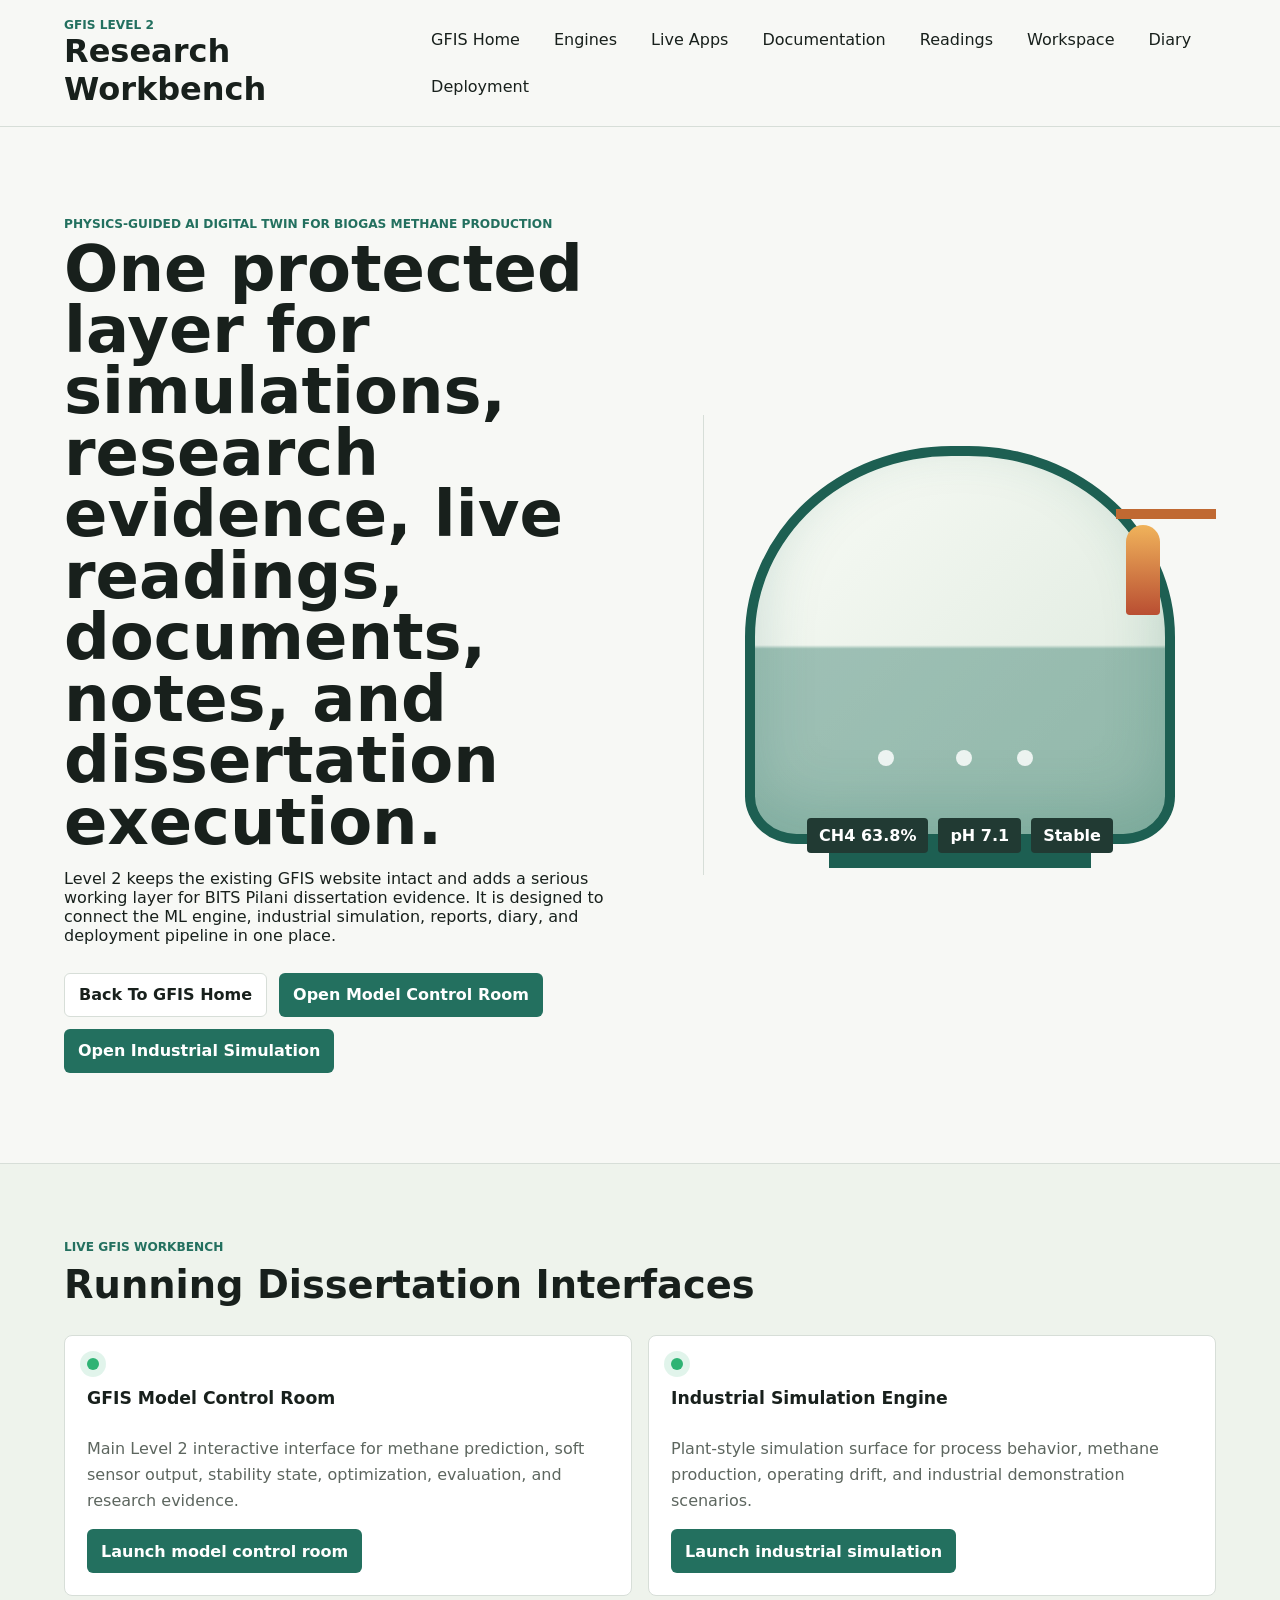
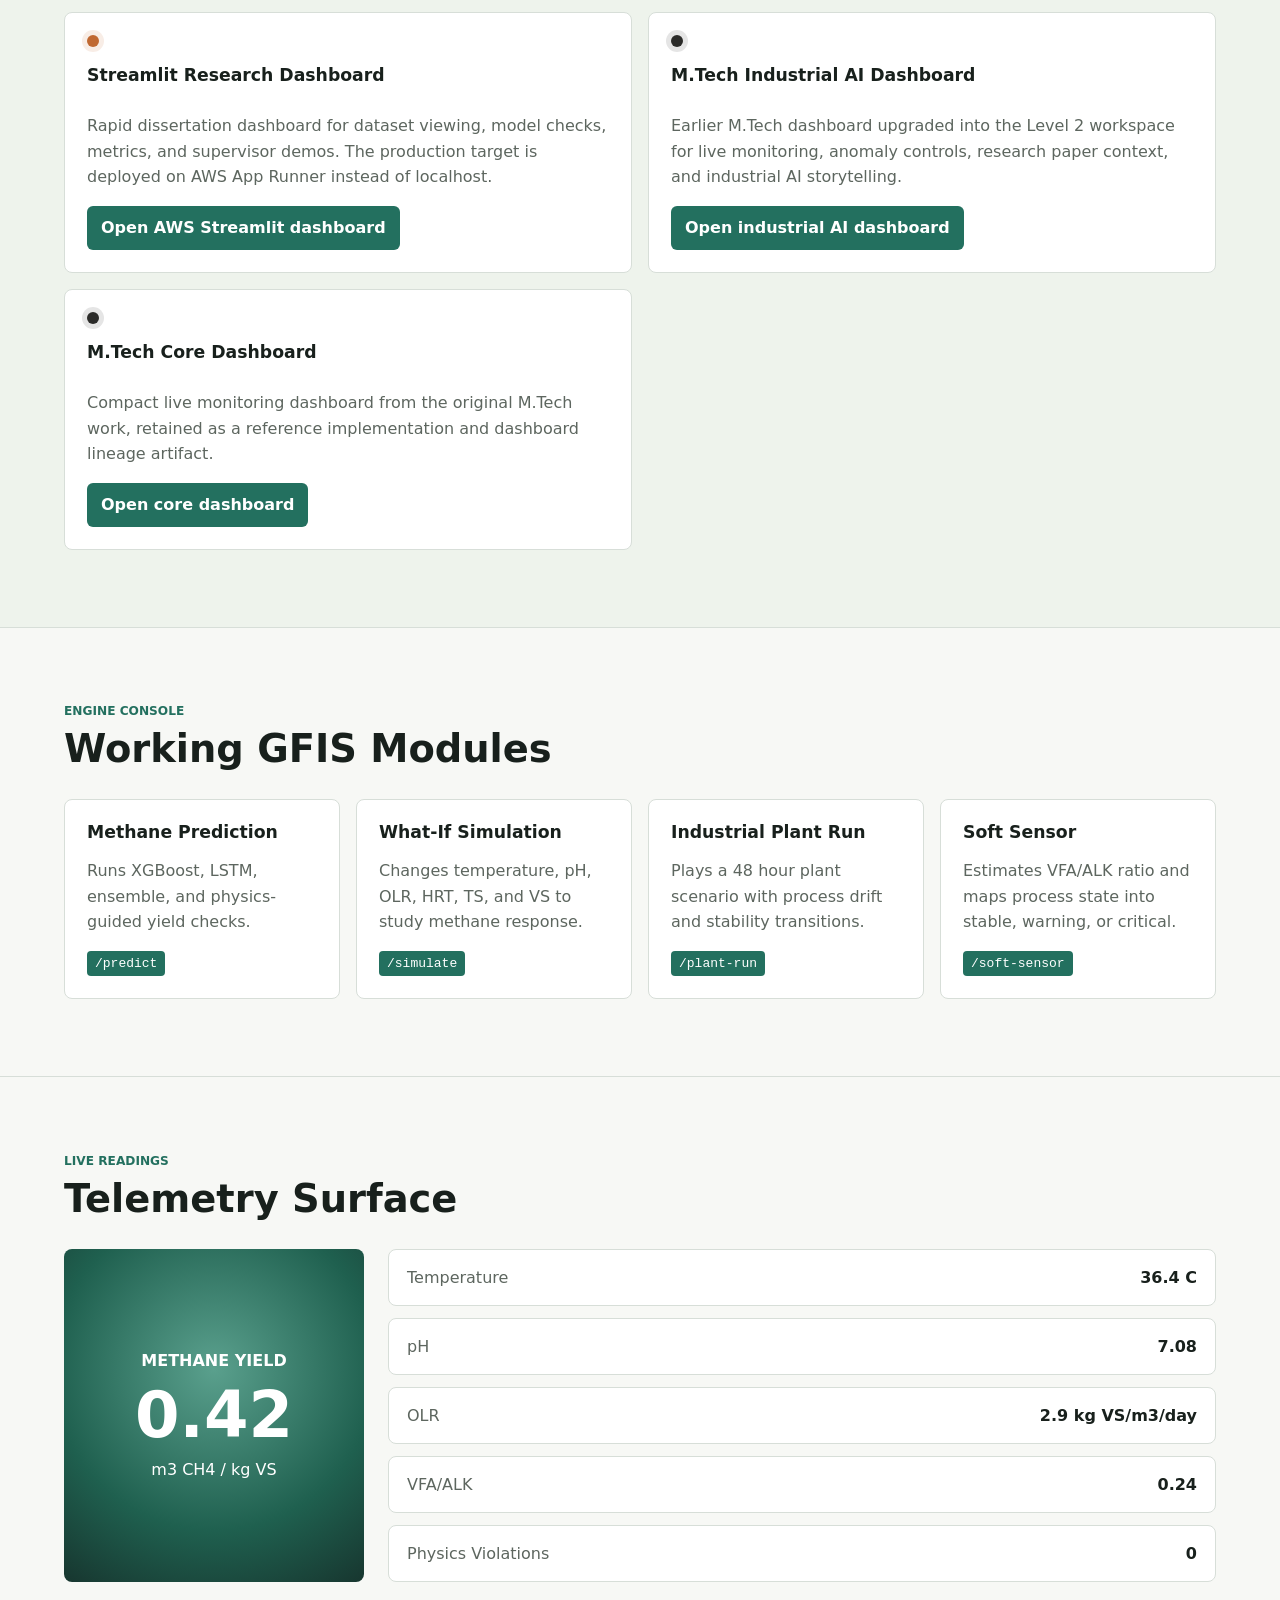
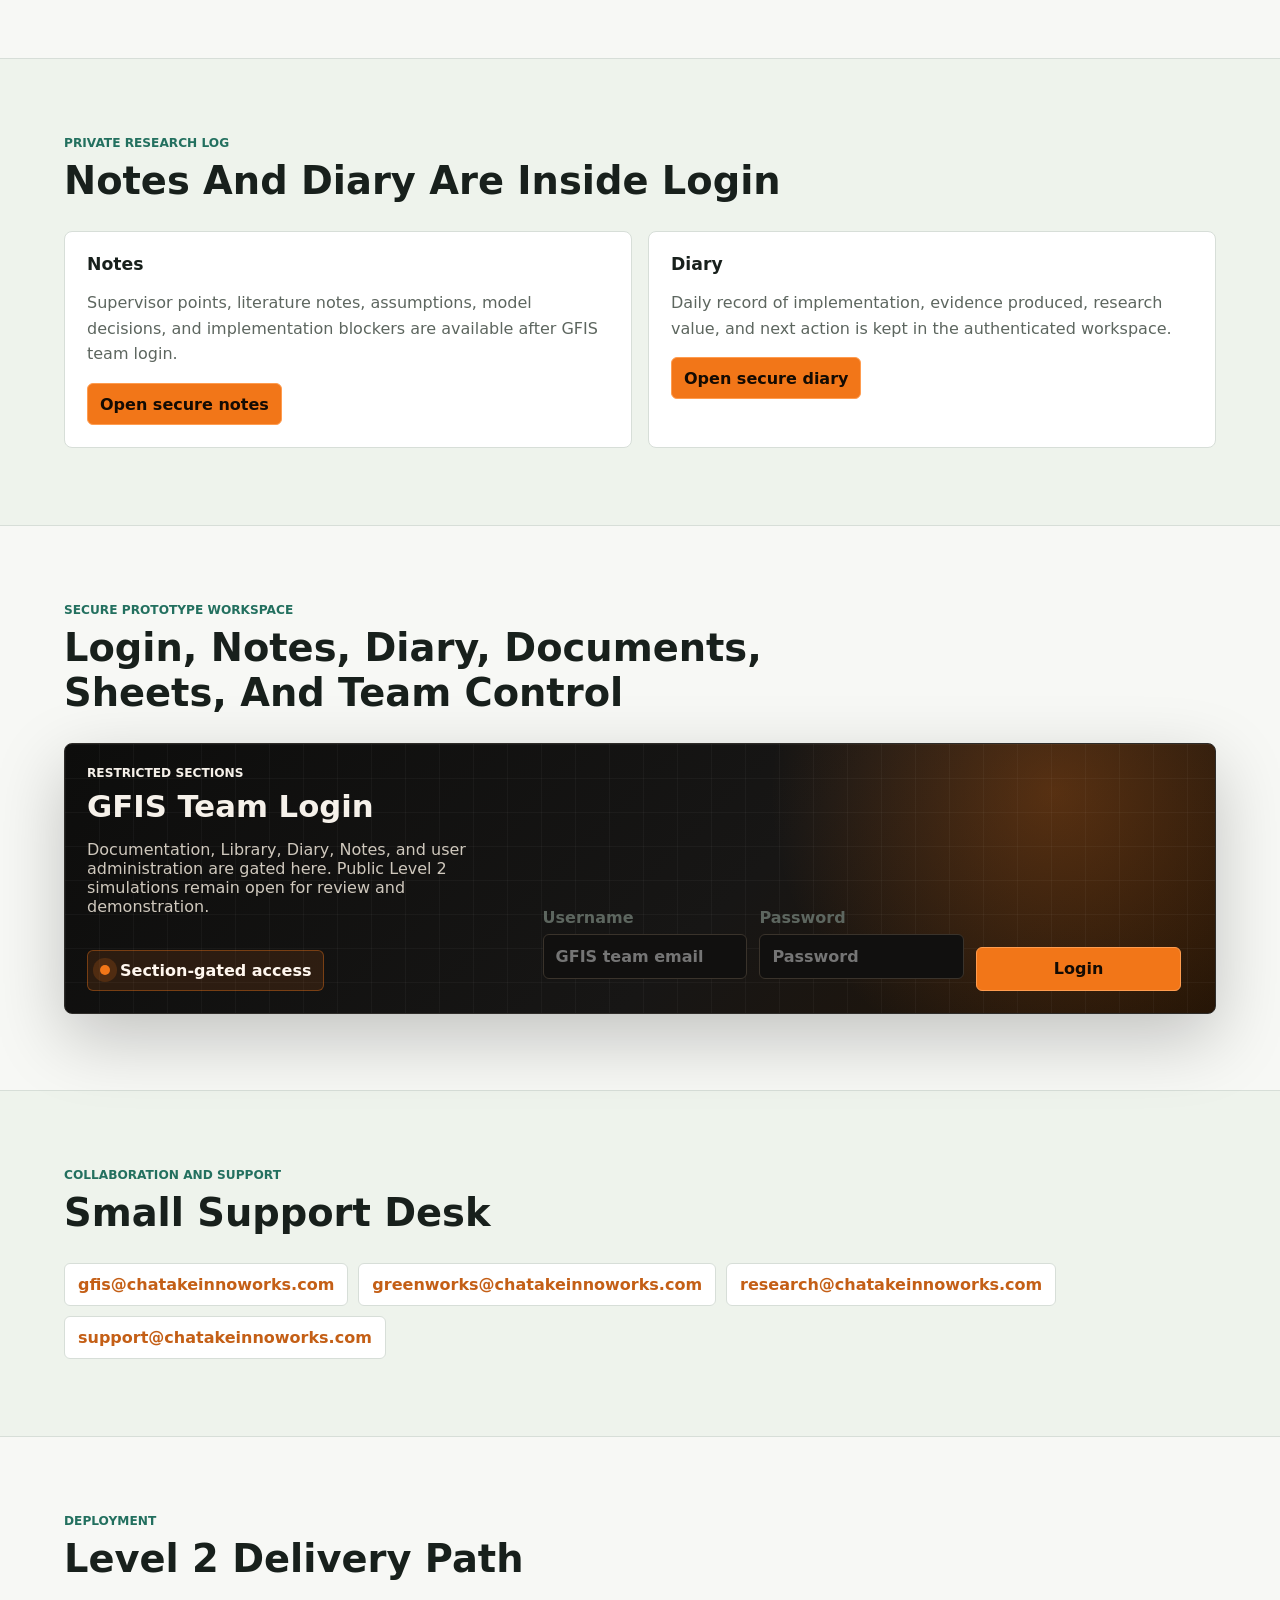
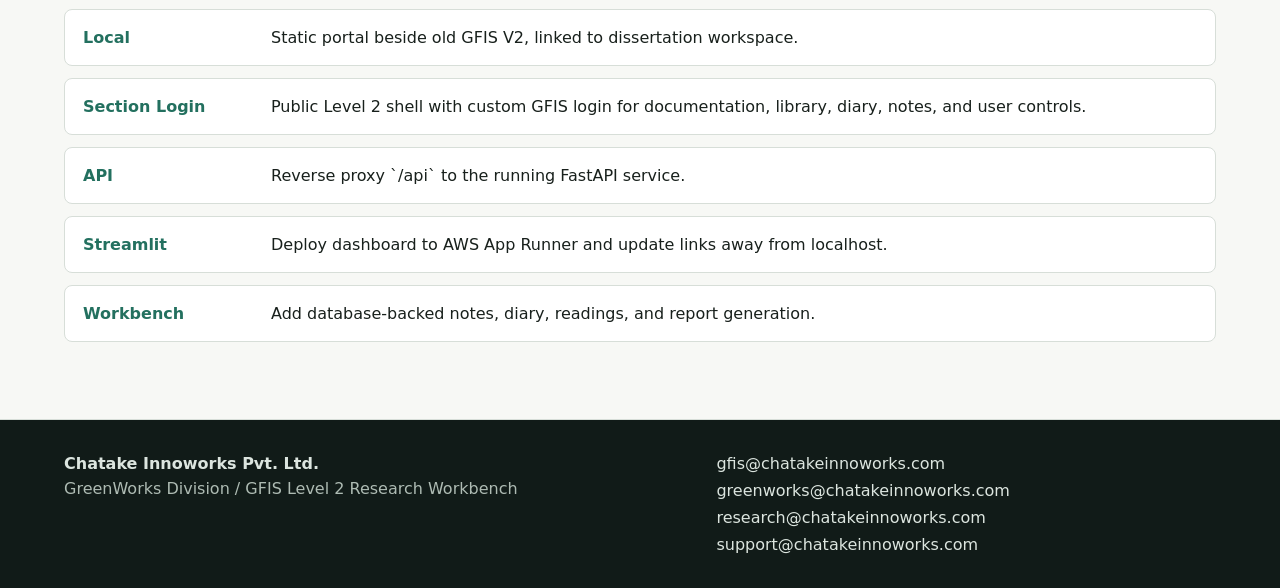
==== level-2/index.html @ 1711762e "Restore unified GFIS portal on GitHub Pages" ====
<!doctype html>
<html lang="en">
<head>
  <meta charset="utf-8">
  <meta name="viewport" content="width=device-width, initial-scale=1">
  <title>GFIS Level 2 | Research Workbench</title>
  <link rel="stylesheet" href="assets/level2.css">

  <link rel="icon" href="/assets/favicon.svg" type="image/svg+xml">
  <link rel="apple-touch-icon" href="/assets/favicon.svg">
  <meta name="theme-color" content="#10100f">
  <meta property="og:type" content="website">
  <meta property="og:site_name" content="GFIS by Chatake Innoworks">
  <meta property="og:title" content="GFIS Level 2 | Research Workbench">
  <meta property="og:description" content="GFIS Level 2 research workbench for methane prediction, industrial simulation, dissertation documents, diary, and deployment evidence.">
  <meta property="og:url" content="https://gfis.chatakeinnoworks.com/level-2/">
  <meta property="og:image" content="https://gfis.chatakeinnoworks.com/assets/gfis-dipex.jpeg">
  <meta name="twitter:card" content="summary_large_image">
  <meta name="twitter:title" content="GFIS Level 2 | Research Workbench">
  <meta name="twitter:description" content="Physics-guided AI digital twin for biogas methane prediction, industrial simulation, and dissertation-grade research execution.">
  <meta name="twitter:image" content="https://gfis.chatakeinnoworks.com/assets/gfis-dipex.jpeg">
</head>
<body>
  <header class="topbar">
    <div>
      <p class="eyebrow">GFIS Level 2</p>
      <h1>Research Workbench</h1>
    </div>
    <nav aria-label="Primary">
      <a href="../">GFIS Home</a>
      <a href="#engines">Engines</a>
      <a href="#live-apps">Live Apps</a>
      <a href="#workspace" data-protected-link>Documentation</a>
      <a href="#readings">Readings</a>
      <a href="#workspace" data-protected-link>Workspace</a>
      <a href="#workspace" data-protected-link>Diary</a>
      <a href="#deployment">Deployment</a>
    </nav>
  </header>

  <main>
    <section class="hero">
      <div class="hero-copy">
        <p class="eyebrow">Physics-Guided AI Digital Twin for Biogas Methane Production</p>
        <h2>One protected layer for simulations, research evidence, live readings, documents, notes, and dissertation execution.</h2>
        <p>
          Level 2 keeps the existing GFIS website intact and adds a serious working layer for BITS Pilani dissertation evidence.
          It is designed to connect the ML engine, industrial simulation, reports, diary, and deployment pipeline in one place.
        </p>
        <div class="hero-actions">
          <a href="../">Back To GFIS Home</a>
          <a href="apps/model-control-room/" target="_blank" rel="noopener">Open Model Control Room</a>
          <a href="apps/model-control-room/industrial_simulation.html" target="_blank" rel="noopener">Open Industrial Simulation</a>
        </div>
      </div>
      <div class="plant-panel" aria-label="Biogas plant process animation">
        <div class="digester">
          <span class="bubble bubble-a"></span>
          <span class="bubble bubble-b"></span>
          <span class="bubble bubble-c"></span>
          <div class="gas-line"></div>
        </div>
        <div class="flare"></div>
        <div class="metric-strip">
          <span>CH4 63.8%</span>
          <span>pH 7.1</span>
          <span>Stable</span>
        </div>
      </div>
    </section>

    <section id="live-apps" class="band subtle">
      <div class="section-head">
        <p class="eyebrow">Live GFIS Workbench</p>
        <h2>Running Dissertation Interfaces</h2>
      </div>
      <div class="live-grid">
        <article class="launch-panel">
          <span class="status-dot"></span>
          <h3>GFIS Model Control Room</h3>
          <p>Main Level 2 interactive interface for methane prediction, soft sensor output, stability state, optimization, evaluation, and research evidence.</p>
          <a href="apps/model-control-room/" target="_blank" rel="noopener">Launch model control room</a>
        </article>
        <article class="launch-panel">
          <span class="status-dot"></span>
          <h3>Industrial Simulation Engine</h3>
          <p>Plant-style simulation surface for process behavior, methane production, operating drift, and industrial demonstration scenarios.</p>
          <a href="apps/model-control-room/industrial_simulation.html" target="_blank" rel="noopener">Launch industrial simulation</a>
        </article>
        <article class="launch-panel">
          <span class="status-dot muted"></span>
          <h3>Streamlit Research Dashboard</h3>
          <p>Rapid dissertation dashboard for dataset viewing, model checks, metrics, and supervisor demos. The production target is deployed on AWS App Runner instead of localhost.</p>
          <a class="streamlit-link" href="https://gfis-streamlit.chatakeinnoworks.com/" target="_blank" rel="noopener">Open AWS Streamlit dashboard</a>
        </article>
        <article class="launch-panel">
          <span class="status-dot neutral"></span>
          <h3>M.Tech Industrial AI Dashboard</h3>
          <p>Earlier M.Tech dashboard upgraded into the Level 2 workspace for live monitoring, anomaly controls, research paper context, and industrial AI storytelling.</p>
          <a href="apps/mtech-dashboards/GFIS_AI_Dashboard.html" target="_blank" rel="noopener">Open industrial AI dashboard</a>
        </article>
        <article class="launch-panel">
          <span class="status-dot neutral"></span>
          <h3>M.Tech Core Dashboard</h3>
          <p>Compact live monitoring dashboard from the original M.Tech work, retained as a reference implementation and dashboard lineage artifact.</p>
          <a href="apps/mtech-dashboards/GFIS_Dashboard.html" target="_blank" rel="noopener">Open core dashboard</a>
        </article>
      </div>
    </section>

    <section id="engines" class="band">
      <div class="section-head">
        <p class="eyebrow">Engine Console</p>
        <h2>Working GFIS Modules</h2>
      </div>
      <div class="grid cards">
        <article>
          <h3>Methane Prediction</h3>
          <p>Runs XGBoost, LSTM, ensemble, and physics-guided yield checks.</p>
          <code>/predict</code>
        </article>
        <article>
          <h3>What-If Simulation</h3>
          <p>Changes temperature, pH, OLR, HRT, TS, and VS to study methane response.</p>
          <code>/simulate</code>
        </article>
        <article>
          <h3>Industrial Plant Run</h3>
          <p>Plays a 48 hour plant scenario with process drift and stability transitions.</p>
          <code>/plant-run</code>
        </article>
        <article>
          <h3>Soft Sensor</h3>
          <p>Estimates VFA/ALK ratio and maps process state into stable, warning, or critical.</p>
          <code>/soft-sensor</code>
        </article>
      </div>
    </section>

    <section id="readings" class="band">
      <div class="section-head">
        <p class="eyebrow">Live Readings</p>
        <h2>Telemetry Surface</h2>
      </div>
      <div class="reading-layout">
        <div class="reading-meter">
          <span class="meter-label">Methane Yield</span>
          <strong>0.42</strong>
          <span>m3 CH4 / kg VS</span>
        </div>
        <div class="reading-list">
          <p><span>Temperature</span><strong>36.4 C</strong></p>
          <p><span>pH</span><strong>7.08</strong></p>
          <p><span>OLR</span><strong>2.9 kg VS/m3/day</strong></p>
          <p><span>VFA/ALK</span><strong>0.24</strong></p>
          <p><span>Physics Violations</span><strong>0</strong></p>
        </div>
      </div>
    </section>

    <section id="notes" class="band subtle access-teaser">
      <div class="section-head">
        <p class="eyebrow">Private Research Log</p>
        <h2>Notes And Diary Are Inside Login</h2>
      </div>
      <div class="split">
        <article>
          <h3>Notes</h3>
          <p>Supervisor points, literature notes, assumptions, model decisions, and implementation blockers are available after GFIS team login.</p>
          <a href="#workspace" data-protected-link>Open secure notes</a>
        </article>
        <article>
          <h3>Diary</h3>
          <p>Daily record of implementation, evidence produced, research value, and next action is kept in the authenticated workspace.</p>
          <a href="#workspace" data-protected-link>Open secure diary</a>
        </article>
      </div>
    </section>

    <section id="workspace" class="band">
      <div class="section-head">
        <p class="eyebrow">Secure Prototype Workspace</p>
        <h2>Login, Notes, Diary, Documents, Sheets, And Team Control</h2>
      </div>

      <div id="loginPanel" class="workspace-card login-card professional-login">
        <div class="login-brand">
          <p class="eyebrow">Restricted Sections</p>
          <h3>GFIS Team Login</h3>
          <p>Documentation, Library, Diary, Notes, and user administration are gated here. Public Level 2 simulations remain open for review and demonstration.</p>
          <div class="login-signal">
            <span></span>
            <strong>Section-gated access</strong>
          </div>
        </div>
        <form id="loginForm" class="form-grid">
          <label>
            Username
            <input id="loginUser" type="email" autocomplete="username" placeholder="GFIS team email">
          </label>
          <label>
            Password
            <input id="loginPass" type="password" autocomplete="current-password" placeholder="Password">
          </label>
          <button type="submit">Login</button>
          <p id="loginMessage" class="form-message"></p>
        </form>
      </div>

      <div id="workbenchPanel" class="hidden">
        <div class="workspace-card profile-row">
          <div>
            <p class="eyebrow">Profile</p>
            <h3 id="profileName">GFIS User</h3>
            <p id="profileRole">Role</p>
          </div>
          <button id="logoutButton" type="button">Logout</button>
        </div>

        <section id="library" class="workspace-card documentation-vault gated-section" data-gated-section="library">
          <div class="section-head compact">
            <div>
              <p class="eyebrow">Secure Documentation Vault</p>
              <h2>Documents, Resources, Journal Paper, Project Outline And Uploads</h2>
            </div>
          </div>
          <div class="quote-inline">
            "A research system is strongest when every claim has a working artifact behind it."
          </div>
          <div class="upload-panel">
            <label>
              Upload document to this browser
              <input id="docUpload" type="file" multiple accept=".pdf,.doc,.docx,.xlsx,.xls,.csv,.txt,.md,.zip">
            </label>
            <div class="button-row">
              <button id="clearUploadedDocs" type="button">Clear Uploaded Files</button>
            </div>
          </div>
          <div class="document-layout">
            <aside>
              <h3>Portal Folders</h3>
              <div class="doc-list" id="docList"></div>
              <h3>Uploaded Here</h3>
              <div class="doc-list uploaded-list" id="uploadedDocList"></div>
            </aside>
            <div class="document-frame">
              <iframe id="docFrame" title="GFIS document preview" src="library/project-outline/GFIS_Consolidated_Abstract_Project_Layout_Final.pdf"></iframe>
            </div>
          </div>
          <div class="table-wrap vault-table">
            <table>
              <thead>
                <tr>
                  <th>Folder</th>
                  <th>Document</th>
                  <th>Type</th>
                  <th>Status</th>
                </tr>
              </thead>
              <tbody id="libraryRows">
                <tr><td colspan="4">Login complete. Loading secure manifest...</td></tr>
              </tbody>
            </table>
          </div>
        </section>

        <div class="workspace-grid">
          <section class="workspace-card">
            <h3>Notes</h3>
            <label>Title <input id="noteTitle" type="text" placeholder="Supervisor meeting / model decision"></label>
            <label>Note <textarea id="noteBody" rows="8" placeholder="Write GFIS research notes here..."></textarea></label>
            <div class="button-row">
              <button id="saveNote" type="button">Save Note</button>
              <button id="exportNotes" type="button">Export Notes</button>
            </div>
            <div id="notesList" class="record-list"></div>
          </section>

          <section class="workspace-card">
            <h3>Diary</h3>
            <label>Date <input id="diaryDate" type="date"></label>
            <label>Entry <textarea id="diaryBody" rows="8" placeholder="Work completed, evidence, blocker, next action..."></textarea></label>
            <div class="button-row">
              <button id="saveDiary" type="button">Save Diary</button>
              <button id="exportDiary" type="button">Export Diary</button>
            </div>
            <div id="diaryList" class="record-list"></div>
          </section>

          <section class="workspace-card">
            <h3>Word-Style Draft</h3>
            <label>Document Title <input id="docTitle" type="text" placeholder="GFIS research section"></label>
            <label>Content <textarea id="docBody" rows="9" placeholder="Draft report, abstract, meeting note, or explanation..."></textarea></label>
            <div class="button-row">
              <button id="downloadDoc" type="button">Download Word HTML</button>
              <button id="clearDoc" type="button">Clear</button>
            </div>
          </section>

          <section class="workspace-card">
            <h3>Excel-Style Readings</h3>
            <label>CSV Rows <textarea id="sheetBody" rows="9">date,temperature,pH,OLR,HRT,VS,methane_yield,stability
2026-05-06,36.4,7.08,2.9,24,72,0.42,Stable</textarea></label>
            <div class="button-row">
              <button id="downloadCsv" type="button">Download CSV</button>
              <button id="addSampleRow" type="button">Add Sample Row</button>
            </div>
          </section>
        </div>

        <section id="adminPanel" class="workspace-card hidden">
          <div class="section-head compact">
            <p class="eyebrow">Admin</p>
            <h2>GFIS Team Users And Credentials</h2>
          </div>
          <form id="createUserForm" class="form-grid user-form">
            <label>Email <input id="newUserEmail" type="email" placeholder="member@chatakeinnoworks.com"></label>
            <label>Password <input id="newUserPassword" type="text" placeholder="Temporary password"></label>
            <label>Role
              <select id="newUserRole">
                <option value="user">user</option>
                <option value="admin">admin</option>
              </select>
            </label>
            <button type="submit">Create User</button>
          </form>
          <div id="userList" class="record-list"></div>
        </section>
      </div>
    </section>

    <section class="band subtle">
      <div class="section-head">
        <p class="eyebrow">Collaboration And Support</p>
        <h2>Small Support Desk</h2>
      </div>
      <div class="support-strip">
        <a href="mailto:gfis@chatakeinnoworks.com">gfis@chatakeinnoworks.com</a>
        <a href="mailto:greenworks@chatakeinnoworks.com">greenworks@chatakeinnoworks.com</a>
        <a href="mailto:research@chatakeinnoworks.com">research@chatakeinnoworks.com</a>
        <a href="mailto:support@chatakeinnoworks.com">support@chatakeinnoworks.com</a>
      </div>
    </section>

    <section id="deployment" class="band">
      <div class="section-head">
        <p class="eyebrow">Deployment</p>
        <h2>Level 2 Delivery Path</h2>
      </div>
      <ol class="timeline">
        <li><span>Local</span>Static portal beside old GFIS V2, linked to dissertation workspace.</li>
        <li><span>Section Login</span>Public Level 2 shell with custom GFIS login for documentation, library, diary, notes, and user controls.</li>
        <li><span>API</span>Reverse proxy `/api` to the running FastAPI service.</li>
        <li><span>Streamlit</span>Deploy dashboard to AWS App Runner and update links away from localhost.</li>
        <li><span>Workbench</span>Add database-backed notes, diary, readings, and report generation.</li>
      </ol>
    </section>
  </main>

  <footer class="corporate-footer">
    <div>
      <strong>Chatake Innoworks Pvt. Ltd.</strong>
      <span>GreenWorks Division / GFIS Level 2 Research Workbench</span>
    </div>
    <div class="footer-links">
      <a href="mailto:gfis@chatakeinnoworks.com">gfis@chatakeinnoworks.com</a>
      <a href="mailto:greenworks@chatakeinnoworks.com">greenworks@chatakeinnoworks.com</a>
      <a href="mailto:research@chatakeinnoworks.com">research@chatakeinnoworks.com</a>
      <a href="mailto:support@chatakeinnoworks.com">support@chatakeinnoworks.com</a>
    </div>
  </footer>

  <script src="assets/runtime-config.js"></script>
  <script src="assets/level2.js"></script>
</body>
</html>
---- level-2/assets/level2.css ----
:root {
  color-scheme: light;
  --ink: #18201c;
  --muted: #5d665f;
  --line: #d7ded8;
  --paper: #f7f8f5;
  --panel: #ffffff;
  --field: #e8f0e7;
  --accent: #23705f;
  --accent-2: #c06932;
  --accent-3: #c45f16;
  --danger: #a13d36;
  --mono: #10100f;
  --orange: #f27618;
  --orange-dark: #9f3d08;
}

* {
  box-sizing: border-box;
}

html {
  scroll-behavior: smooth;
}

body {
  margin: 0;
  font-family: Inter, ui-sans-serif, system-ui, -apple-system, BlinkMacSystemFont, "Segoe UI", sans-serif;
  color: var(--ink);
  background: var(--paper);
}

a {
  color: var(--accent-3);
  text-decoration: none;
}

.topbar {
  position: sticky;
  top: 0;
  z-index: 10;
  display: flex;
  align-items: center;
  justify-content: space-between;
  gap: 24px;
  padding: 18px clamp(20px, 5vw, 72px);
  background: rgba(247, 248, 245, 0.94);
  border-bottom: 1px solid var(--line);
  backdrop-filter: blur(14px);
}

.topbar h1,
.topbar p {
  margin: 0;
}

nav {
  display: flex;
  flex-wrap: wrap;
  gap: 8px;
}

nav a {
  min-height: 36px;
  padding: 9px 12px;
  color: var(--ink);
  border: 1px solid transparent;
}

nav a:hover {
  border-color: var(--line);
  background: var(--panel);
}

.hidden {
  display: none !important;
}

.eyebrow {
  margin: 0 0 8px;
  color: var(--accent);
  font-size: 0.76rem;
  font-weight: 800;
  letter-spacing: 0;
  text-transform: uppercase;
}

.hero {
  min-height: 78vh;
  display: grid;
  grid-template-columns: minmax(0, 1.05fr) minmax(320px, 0.95fr);
  align-items: center;
  gap: clamp(28px, 6vw, 72px);
  padding: clamp(44px, 7vw, 92px) clamp(20px, 5vw, 72px);
  border-bottom: 1px solid var(--line);
}

.hero-copy h2 {
  max-width: 880px;
  margin: 0;
  font-size: clamp(2.4rem, 5vw, 5.7rem);
  line-height: 0.96;
  letter-spacing: 0;
}

.hero-copy p:last-child {
  max-width: 720px;
  margin: 24px 0 0;
  color: var(--muted);
  font-size: clamp(1rem, 1.45vw, 1.25rem);
  line-height: 1.7;
}

.hero-actions {
  display: flex;
  flex-wrap: wrap;
  gap: 12px;
  margin-top: 28px;
}

.hero-actions a,
.launch-panel a {
  display: inline-flex;
  align-items: center;
  justify-content: center;
  min-height: 44px;
  padding: 11px 14px;
  color: #fff;
  background: var(--accent);
  border-radius: 6px;
  font-weight: 800;
}

.hero-actions a:first-child {
  color: var(--ink);
  background: var(--panel);
  border: 1px solid var(--line);
}

.plant-panel {
  position: relative;
  min-height: 460px;
  display: grid;
  place-items: center;
  overflow: hidden;
  border-left: 1px solid var(--line);
}

.digester {
  position: relative;
  width: min(58vw, 430px);
  aspect-ratio: 1.08;
  border: 10px solid #1d5f52;
  border-radius: 48% 48% 12% 12%;
  background:
    linear-gradient(to top, rgba(35, 112, 95, 0.4) 0 49%, transparent 50%),
    linear-gradient(135deg, #f9fbf6, #dbe8dc);
  box-shadow: inset 0 -24px 60px rgba(35, 112, 95, 0.22);
}

.digester::before {
  content: "";
  position: absolute;
  left: 18%;
  right: 18%;
  bottom: -34px;
  height: 34px;
  background: #1d5f52;
}

.gas-line {
  position: absolute;
  top: 14%;
  right: -30%;
  width: 42%;
  height: 10px;
  background: var(--accent-2);
}

.flare {
  position: absolute;
  right: 11%;
  top: 24%;
  width: 34px;
  height: 90px;
  border-radius: 18px 18px 4px 4px;
  background: linear-gradient(#f0b35b, #b94e32);
  animation: pulse 1.8s ease-in-out infinite;
}

.bubble {
  position: absolute;
  bottom: 18%;
  width: 16px;
  height: 16px;
  border-radius: 50%;
  background: rgba(255, 255, 255, 0.82);
  animation: float 4s ease-in-out infinite;
}

.bubble-a {
  left: 30%;
}

.bubble-b {
  left: 49%;
  animation-delay: 0.8s;
}

.bubble-c {
  left: 64%;
  animation-delay: 1.4s;
}

.metric-strip {
  position: absolute;
  left: 7%;
  right: 7%;
  bottom: 22px;
  display: flex;
  justify-content: center;
  flex-wrap: wrap;
  gap: 10px;
}

.metric-strip span {
  padding: 8px 12px;
  color: #fff;
  background: #213a33;
  border-radius: 4px;
  font-weight: 700;
}

.band {
  padding: clamp(46px, 6vw, 82px) clamp(20px, 5vw, 72px);
  border-bottom: 1px solid var(--line);
}

.subtle {
  background: #eef3ec;
}

.section-head {
  max-width: 860px;
  margin-bottom: 28px;
}

.section-head h2 {
  margin: 0;
  font-size: clamp(1.8rem, 3vw, 3rem);
  letter-spacing: 0;
}

.grid {
  display: grid;
  grid-template-columns: repeat(4, minmax(0, 1fr));
  gap: 16px;
}

.cards article,
.split article,
.launch-panel {
  min-height: 188px;
  padding: 22px;
  background: var(--panel);
  border: 1px solid var(--line);
  border-radius: 8px;
}

.cards h3,
.split h3,
.launch-panel h3 {
  margin: 0 0 12px;
  font-size: 1.08rem;
}

.cards p,
.split p,
.launch-panel p {
  color: var(--muted);
  line-height: 1.6;
}

.live-grid {
  display: grid;
  grid-template-columns: repeat(2, minmax(0, 1fr));
  gap: 16px;
}

.launch-panel {
  position: relative;
  min-height: 260px;
  display: flex;
  flex-direction: column;
  align-items: flex-start;
}

.launch-panel p {
  flex: 1;
}

.status-dot {
  width: 12px;
  height: 12px;
  margin-bottom: 18px;
  background: #2fb374;
  border-radius: 999px;
  box-shadow: 0 0 0 7px rgba(47, 179, 116, 0.14);
}

.status-dot.muted {
  background: var(--accent-2);
  box-shadow: 0 0 0 5px rgba(192, 105, 50, 0.12);
}

.status-dot.neutral {
  background: #2b2b29;
  box-shadow: 0 0 0 5px rgba(43, 43, 41, 0.12);
}

code {
  display: inline-block;
  padding: 5px 8px;
  color: #fff;
  background: var(--accent);
  border-radius: 4px;
}

.table-wrap {
  overflow-x: auto;
  border: 1px solid var(--line);
  background: var(--panel);
}

.quote-inline {
  max-width: 780px;
  margin: -4px 0 22px;
  padding-left: 18px;
  color: var(--accent);
  border-left: 4px solid var(--accent);
  font-weight: 800;
  line-height: 1.55;
}

table {
  width: 100%;
  border-collapse: collapse;
  min-width: 680px;
}

th,
td {
  padding: 16px;
  text-align: left;
  border-bottom: 1px solid var(--line);
}

th {
  color: var(--muted);
  font-size: 0.82rem;
  text-transform: uppercase;
}

.document-viewer {
  display: grid;
  grid-template-columns: 300px minmax(0, 1fr);
  gap: 16px;
  margin-top: 22px;
}

.documentation-vault {
  margin-bottom: 16px;
}

.upload-panel {
  display: grid;
  grid-template-columns: minmax(0, 1fr) auto;
  gap: 16px;
  align-items: end;
  margin-bottom: 18px;
  padding: 16px;
  background: #f4f7f2;
  border: 1px solid var(--line);
  border-radius: 8px;
}

.document-layout {
  display: grid;
  grid-template-columns: 330px minmax(0, 1fr);
  gap: 18px;
  align-items: start;
}

.document-layout aside {
  display: grid;
  gap: 14px;
}

.document-layout h3 {
  margin: 0;
  color: var(--accent);
  font-size: 0.92rem;
  text-transform: uppercase;
}

.doc-list {
  display: grid;
  gap: 10px;
  align-content: start;
}

.doc-folder {
  display: grid;
  gap: 7px;
  padding: 10px;
  border: 1px solid var(--line);
  border-radius: 8px;
  background: #fbfcfa;
}

.doc-folder strong {
  color: var(--accent);
  font-size: 0.82rem;
  text-transform: uppercase;
}

.doc-list button {
  min-height: 44px;
  padding: 12px;
  text-align: left;
  color: var(--ink);
  background: var(--panel);
  border: 1px solid var(--line);
  border-radius: 6px;
  cursor: pointer;
  font-weight: 800;
}

.doc-list button:hover {
  border-color: var(--accent);
}

.document-viewer iframe {
  width: 100%;
  min-height: 620px;
  border: 1px solid var(--line);
  border-radius: 8px;
  background: #fff;
}

.document-frame iframe {
  width: 100%;
  min-height: 720px;
  border: 1px solid var(--line);
  border-radius: 8px;
  background: #fff;
}

.vault-table {
  margin-top: 18px;
}

.reading-layout {
  display: grid;
  grid-template-columns: 300px minmax(0, 1fr);
  gap: 24px;
}

.reading-meter {
  min-height: 300px;
  display: grid;
  place-items: center;
  align-content: center;
  gap: 8px;
  color: #fff;
  background: radial-gradient(circle at 50% 36%, #5aa08d, #1f604f 62%, #17362f);
  border-radius: 8px;
}

.reading-meter strong {
  font-size: 4rem;
  letter-spacing: 0;
}

.meter-label {
  font-weight: 800;
  text-transform: uppercase;
}

.reading-list {
  display: grid;
  gap: 12px;
}

.reading-list p {
  display: flex;
  align-items: center;
  justify-content: space-between;
  gap: 16px;
  margin: 0;
  padding: 18px;
  background: var(--panel);
  border: 1px solid var(--line);
  border-radius: 8px;
}

.reading-list span {
  color: var(--muted);
}

.split {
  display: grid;
  grid-template-columns: repeat(2, minmax(0, 1fr));
  gap: 16px;
}

.workspace-card {
  padding: 22px;
  background: var(--panel);
  border: 1px solid var(--line);
  border-radius: 8px;
}

.login-card,
.profile-row {
  display: grid;
  grid-template-columns: minmax(0, 0.8fr) minmax(280px, 1.2fr);
  gap: 22px;
  align-items: end;
}

.professional-login {
  position: relative;
  overflow: hidden;
  color: #f6f1ea;
  background:
    radial-gradient(circle at 86% 18%, rgba(242, 118, 24, 0.28), transparent 28%),
    linear-gradient(135deg, #0d0d0c 0%, #171615 58%, #231406 100%);
  border-color: #2e2c29;
  box-shadow: 0 24px 70px rgba(0, 0, 0, 0.22);
}

.professional-login::before {
  content: "";
  position: absolute;
  inset: 0;
  background-image:
    linear-gradient(rgba(255, 255, 255, 0.035) 1px, transparent 1px),
    linear-gradient(90deg, rgba(255, 255, 255, 0.035) 1px, transparent 1px);
  background-size: 34px 34px;
  pointer-events: none;
}

.professional-login > * {
  position: relative;
  z-index: 1;
}

.professional-login .eyebrow,
.professional-login h3,
.professional-login p,
.professional-login label {
  color: #f6f1ea;
}

.professional-login h3 {
  margin: 0 0 12px;
  font-size: clamp(1.5rem, 2.4vw, 2.6rem);
}

.professional-login p {
  max-width: 620px;
  color: #cfc8bd;
}

.professional-login input {
  color: #f6f1ea;
  background: #11100f;
  border-color: #3a332b;
}

.professional-login input:focus {
  outline: 2px solid rgba(242, 118, 24, 0.45);
  border-color: var(--orange);
}

.professional-login button,
.access-teaser a {
  color: #140b03;
  background: var(--orange);
  border: 1px solid #ff9c4f;
}

.professional-login button:hover,
.access-teaser a:hover {
  background: #ff8a2a;
}

.login-signal {
  display: inline-flex;
  align-items: center;
  gap: 10px;
  margin-top: 18px;
  padding: 10px 12px;
  color: #fff7ef;
  background: rgba(242, 118, 24, 0.12);
  border: 1px solid rgba(242, 118, 24, 0.38);
  border-radius: 6px;
}

.login-signal span {
  width: 10px;
  height: 10px;
  background: var(--orange);
  border-radius: 50%;
  box-shadow: 0 0 0 7px rgba(242, 118, 24, 0.18);
}

.access-teaser a {
  display: inline-flex;
  min-height: 42px;
  align-items: center;
  justify-content: center;
  padding: 10px 12px;
  border-radius: 6px;
  font-weight: 800;
}

.auth-required-toast {
  position: fixed;
  right: clamp(16px, 4vw, 40px);
  bottom: clamp(16px, 4vw, 40px);
  z-index: 30;
  max-width: 360px;
  padding: 16px 18px;
  color: #f6f1ea;
  background: #11100f;
  border: 1px solid rgba(242, 118, 24, 0.55);
  border-radius: 8px;
  box-shadow: 0 18px 50px rgba(0, 0, 0, 0.28);
}

.auth-required-toast strong,
.auth-required-toast span {
  display: block;
}

.auth-required-toast span {
  margin-top: 5px;
  color: #cfc8bd;
}

.profile-row {
  grid-template-columns: minmax(0, 1fr) auto;
  margin-bottom: 16px;
}

.workspace-grid {
  display: grid;
  grid-template-columns: repeat(2, minmax(0, 1fr));
  gap: 16px;
  margin-bottom: 16px;
}

.workspace-card h3 {
  margin: 0 0 16px;
}

.workspace-card label {
  display: grid;
  gap: 7px;
  margin-bottom: 12px;
  color: var(--muted);
  font-weight: 800;
}

input,
textarea,
select {
  width: 100%;
  padding: 12px;
  color: var(--ink);
  background: #fbfcfa;
  border: 1px solid var(--line);
  border-radius: 6px;
  font: inherit;
}

textarea {
  resize: vertical;
}

.form-grid {
  display: grid;
  grid-template-columns: repeat(3, minmax(0, 1fr)) auto;
  gap: 12px;
  align-items: end;
}

button {
  min-height: 44px;
  padding: 11px 14px;
  color: #fff;
  background: var(--accent);
  border: 0;
  border-radius: 6px;
  cursor: pointer;
  font: inherit;
  font-weight: 800;
}

.button-row {
  display: flex;
  flex-wrap: wrap;
  gap: 10px;
}

.form-message {
  margin: 0;
  color: var(--danger);
  font-weight: 800;
}

.record-list {
  display: grid;
  gap: 10px;
  margin-top: 16px;
}

.record-item {
  padding: 12px;
  background: var(--field);
  border-radius: 6px;
}

.record-item strong,
.record-item span {
  display: block;
}

.record-item span {
  margin-top: 4px;
  color: var(--muted);
  font-size: 0.9rem;
}

.record-actions {
  display: flex;
  gap: 8px;
  margin-top: 10px;
}

.record-actions button {
  min-height: 34px;
  padding: 7px 10px;
  background: #45534c;
  font-size: 0.86rem;
}

.compact {
  margin-bottom: 14px;
}

.support-strip {
  display: flex;
  flex-wrap: wrap;
  gap: 10px;
}

.support-strip a {
  padding: 11px 13px;
  background: #fff;
  border: 1px solid var(--line);
  border-radius: 6px;
  font-weight: 800;
}

.timeline {
  display: grid;
  gap: 12px;
  margin: 0;
  padding: 0;
  list-style: none;
}

.timeline li {
  display: grid;
  grid-template-columns: 170px minmax(0, 1fr);
  gap: 18px;
  padding: 18px;
  background: var(--panel);
  border: 1px solid var(--line);
  border-radius: 8px;
}

.timeline span {
  font-weight: 800;
  color: var(--accent);
}

.corporate-footer {
  display: grid;
  grid-template-columns: minmax(0, 1fr) minmax(260px, 0.8fr);
  gap: 28px;
  padding: 34px clamp(20px, 5vw, 72px);
  color: #dce5df;
  background: #111b18;
}

.corporate-footer strong,
.corporate-footer span {
  display: block;
}

.corporate-footer span {
  margin-top: 6px;
  color: #aebbb3;
}

.footer-links {
  display: grid;
  gap: 8px;
}

.footer-links a {
  color: #dce5df;
}

.footer-links a:hover {
  color: #bde6cb;
}

@keyframes float {
  0% {
    transform: translateY(0);
    opacity: 0;
  }
  25% {
    opacity: 1;
  }
  100% {
    transform: translateY(-170px);
    opacity: 0;
  }
}

@keyframes pulse {
  0%,
  100% {
    transform: scaleY(0.88);
  }
  50% {
    transform: scaleY(1.05);
  }
}

@media (max-width: 980px) {
  .topbar,
  .hero {
    align-items: flex-start;
  }

  .topbar,
  .hero,
  .reading-layout,
  .split,
  .live-grid,
  .document-viewer,
  .document-layout,
  .upload-panel,
  .login-card,
  .workspace-grid,
  .corporate-footer {
    grid-template-columns: 1fr;
  }

  .form-grid {
    grid-template-columns: 1fr;
  }

  .topbar {
    display: grid;
  }

  .hero {
    min-height: auto;
  }

  .plant-panel {
    min-height: 360px;
    border-left: 0;
    border-top: 1px solid var(--line);
  }

  .grid {
    grid-template-columns: repeat(2, minmax(0, 1fr));
  }
}

@media (max-width: 620px) {
  .grid {
    grid-template-columns: 1fr;
  }

  .timeline li {
    grid-template-columns: 1fr;
  }

  nav a {
    flex: 1 1 auto;
    text-align: center;
  }
}
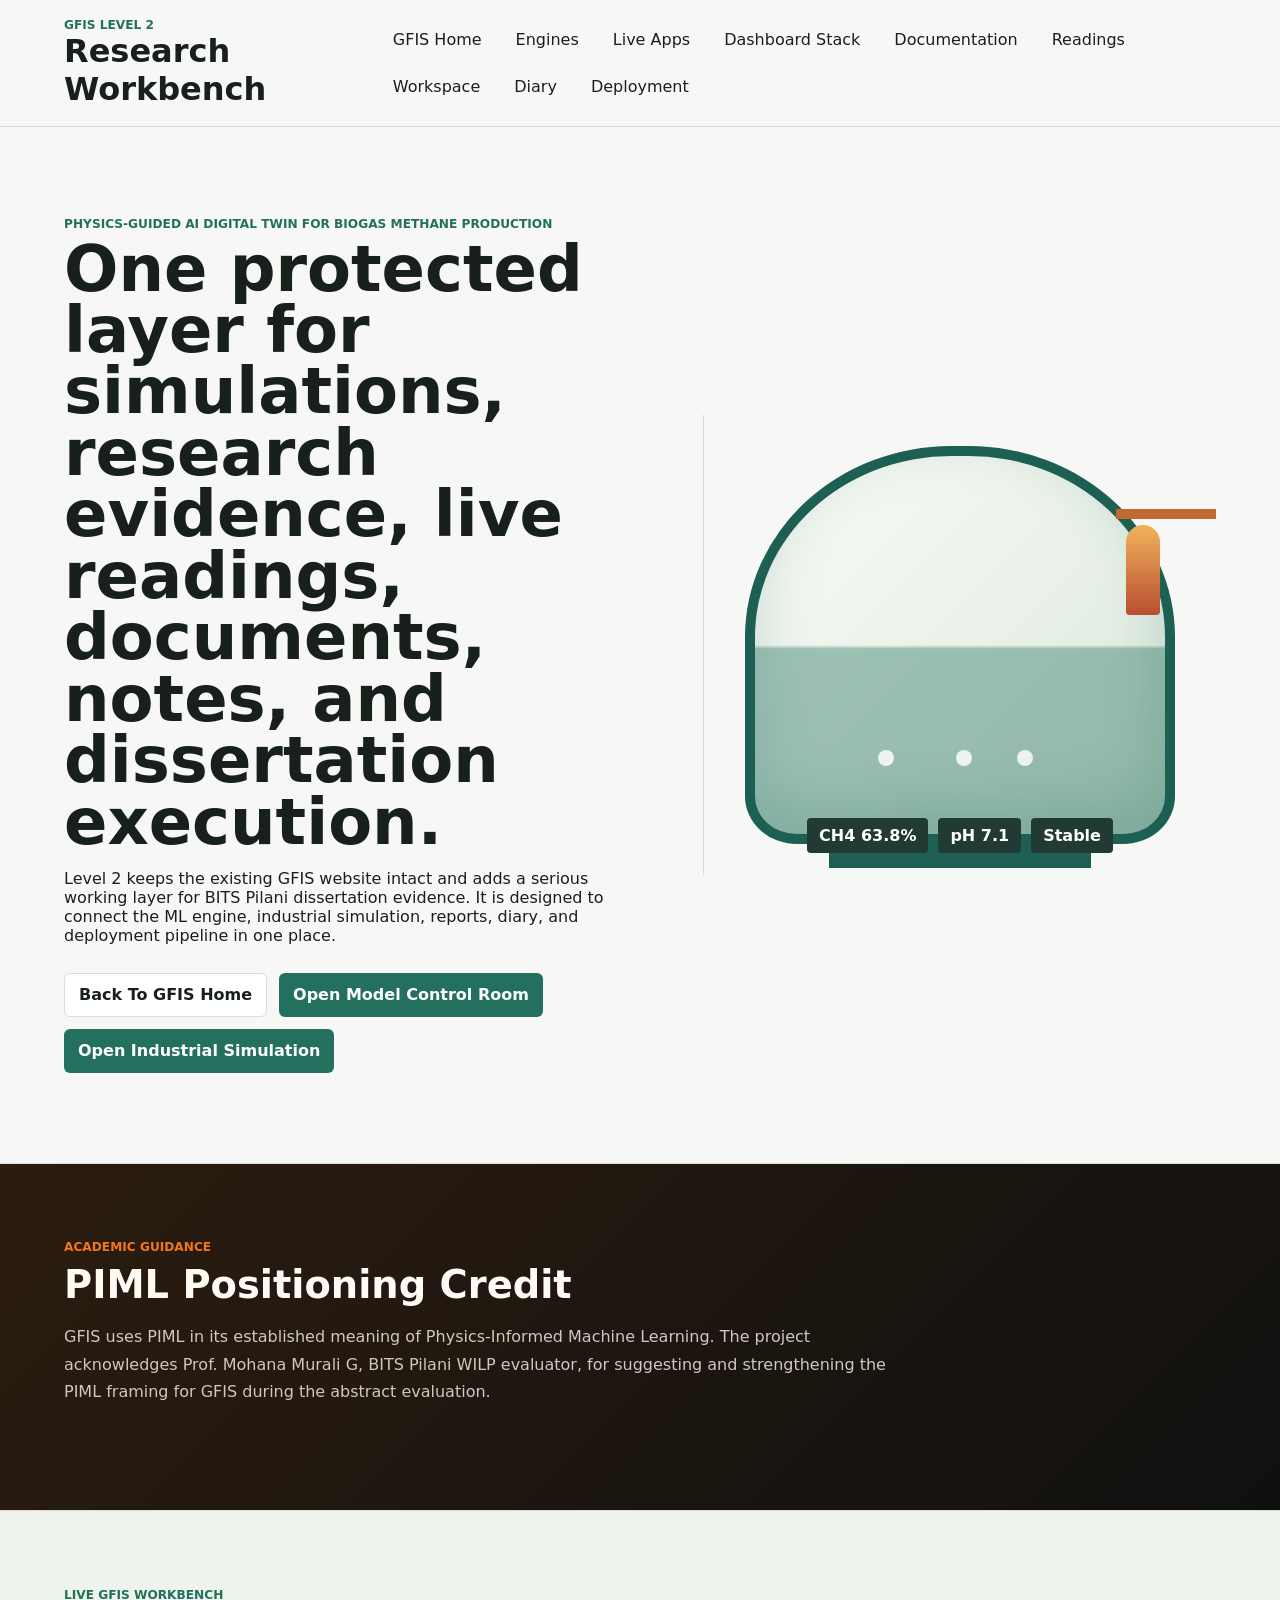
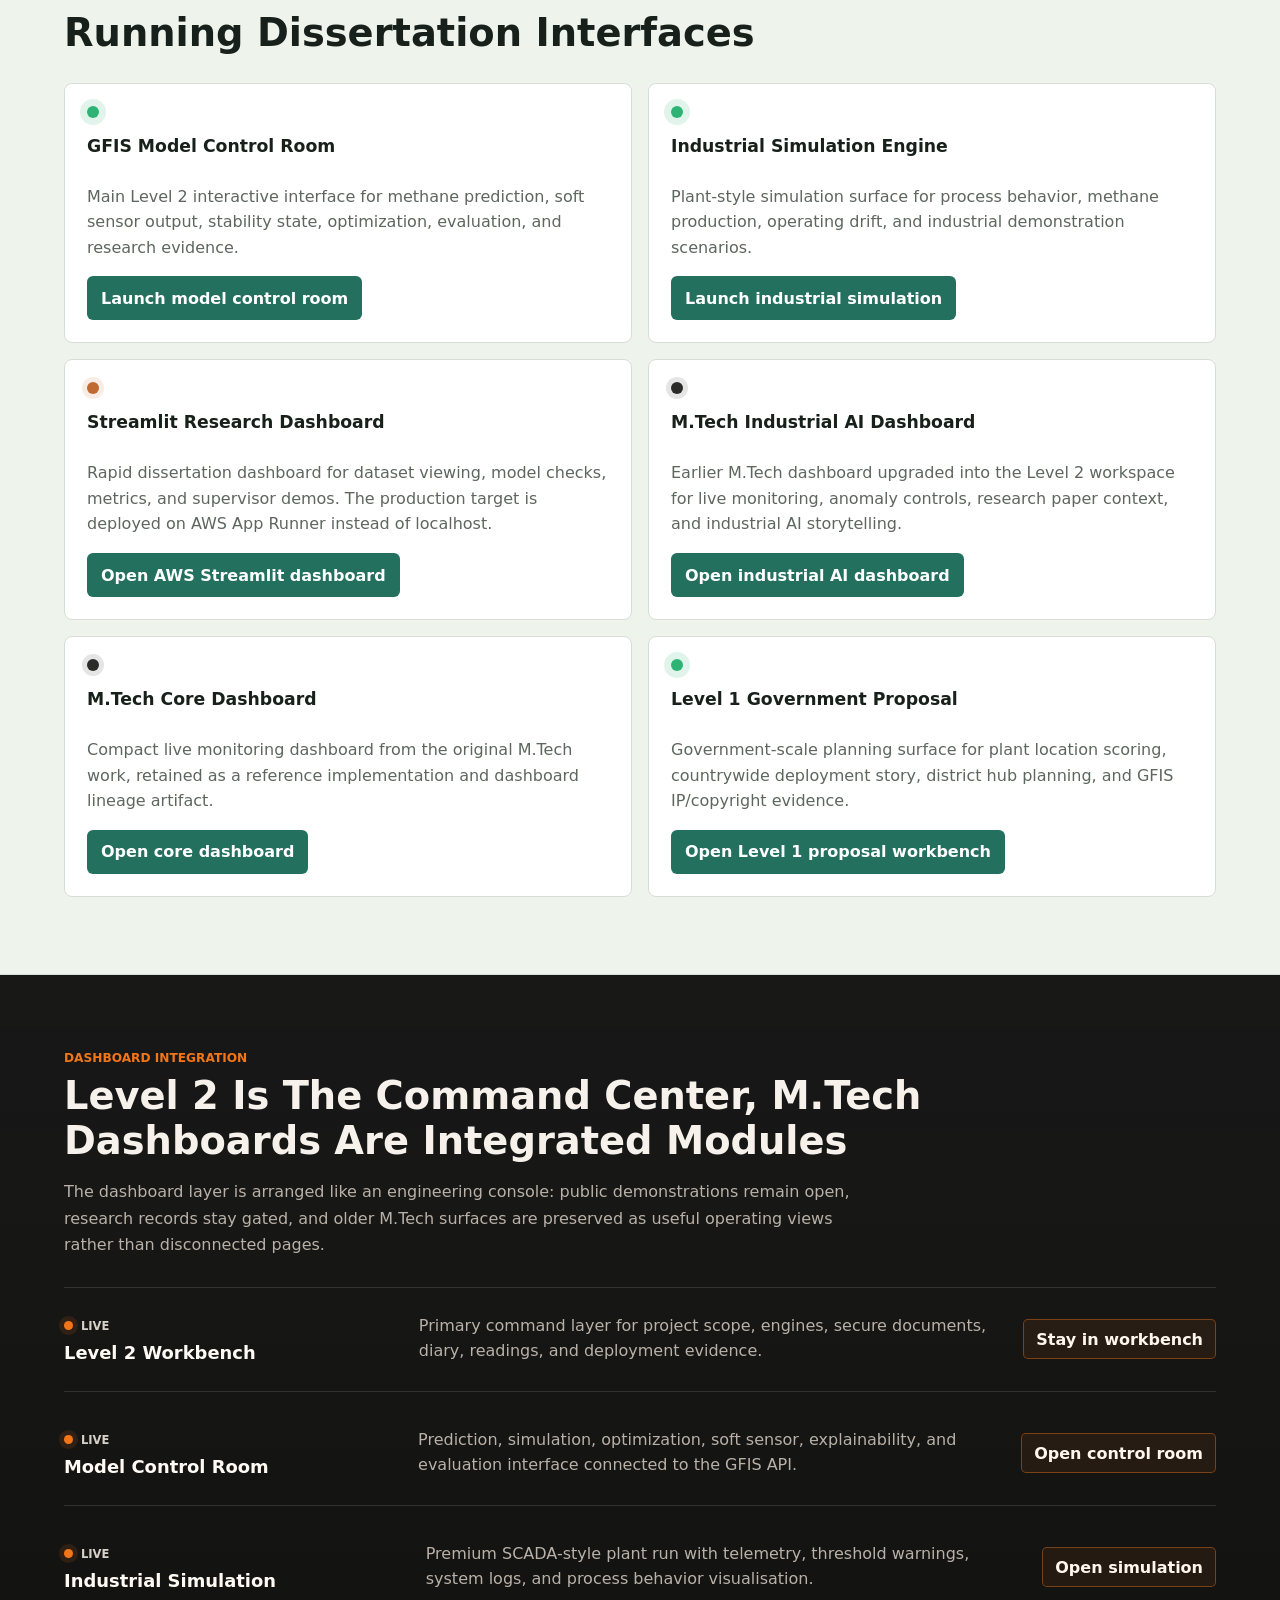
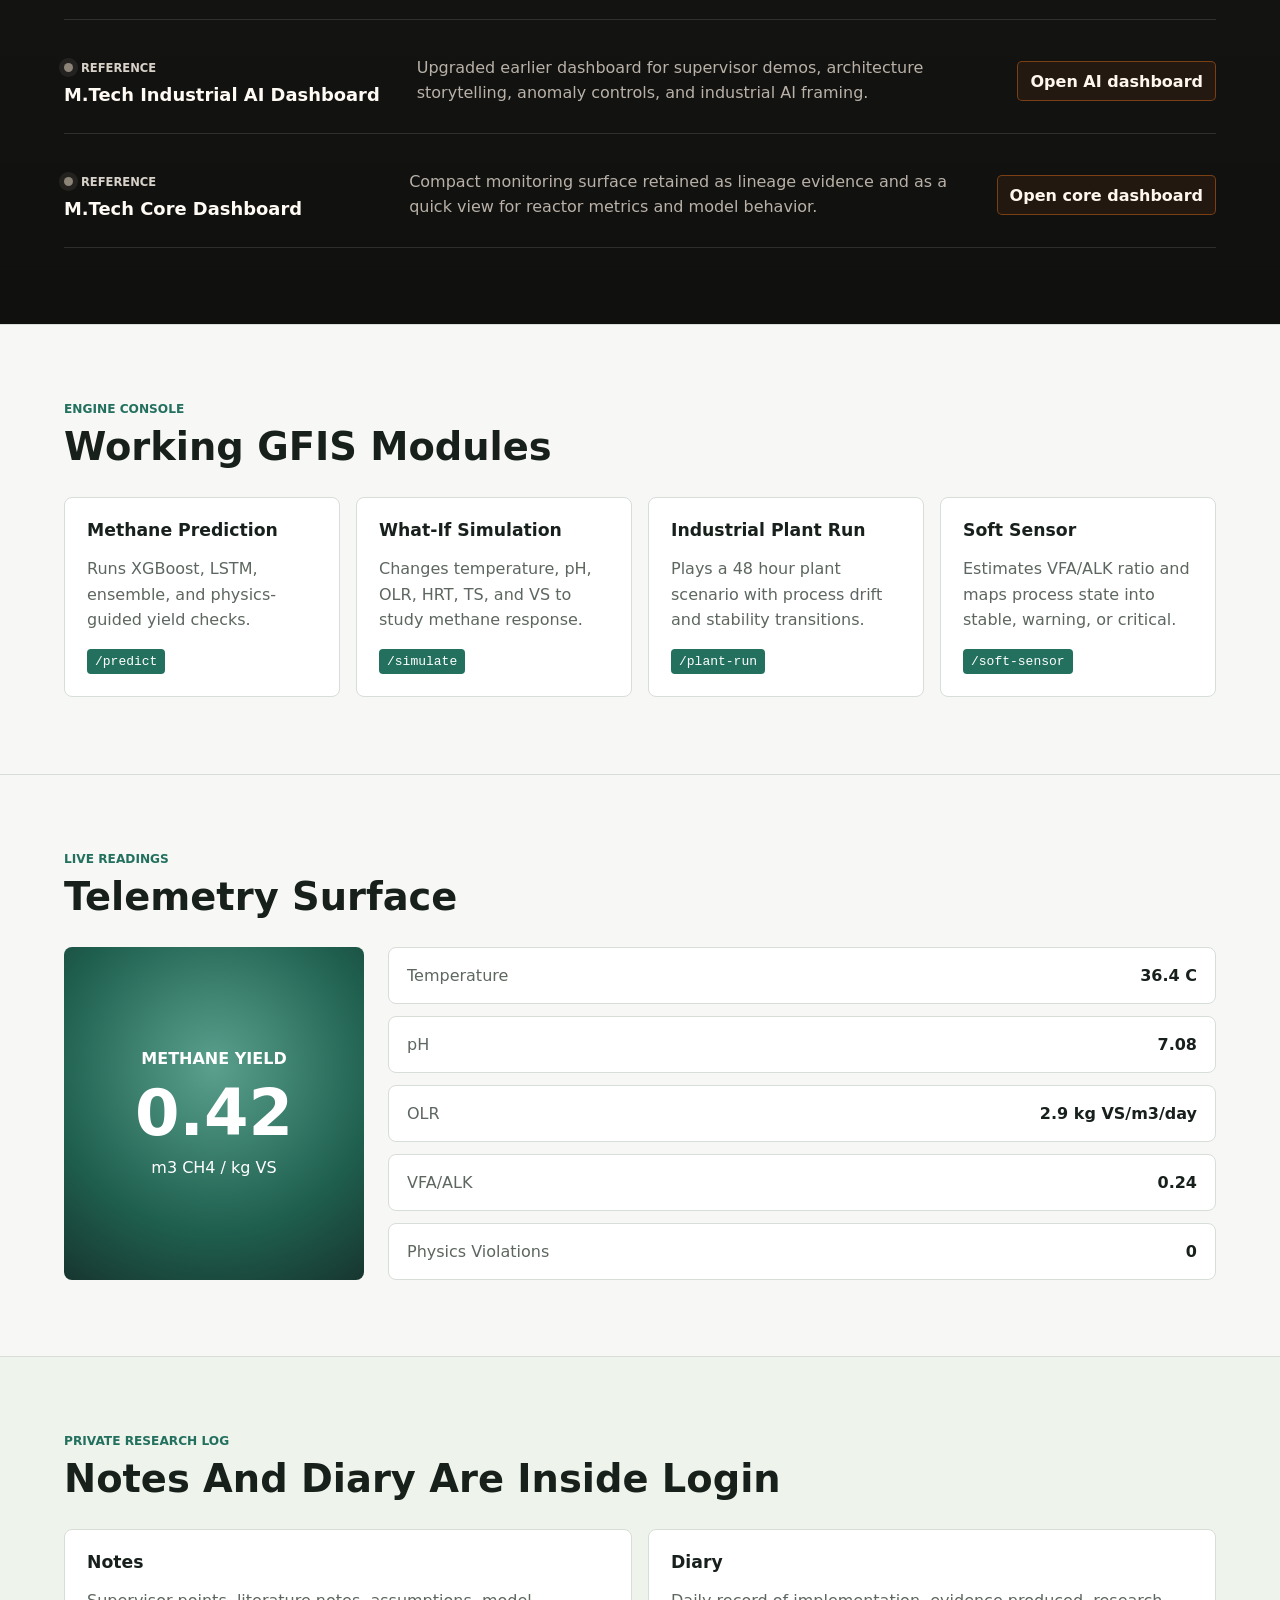
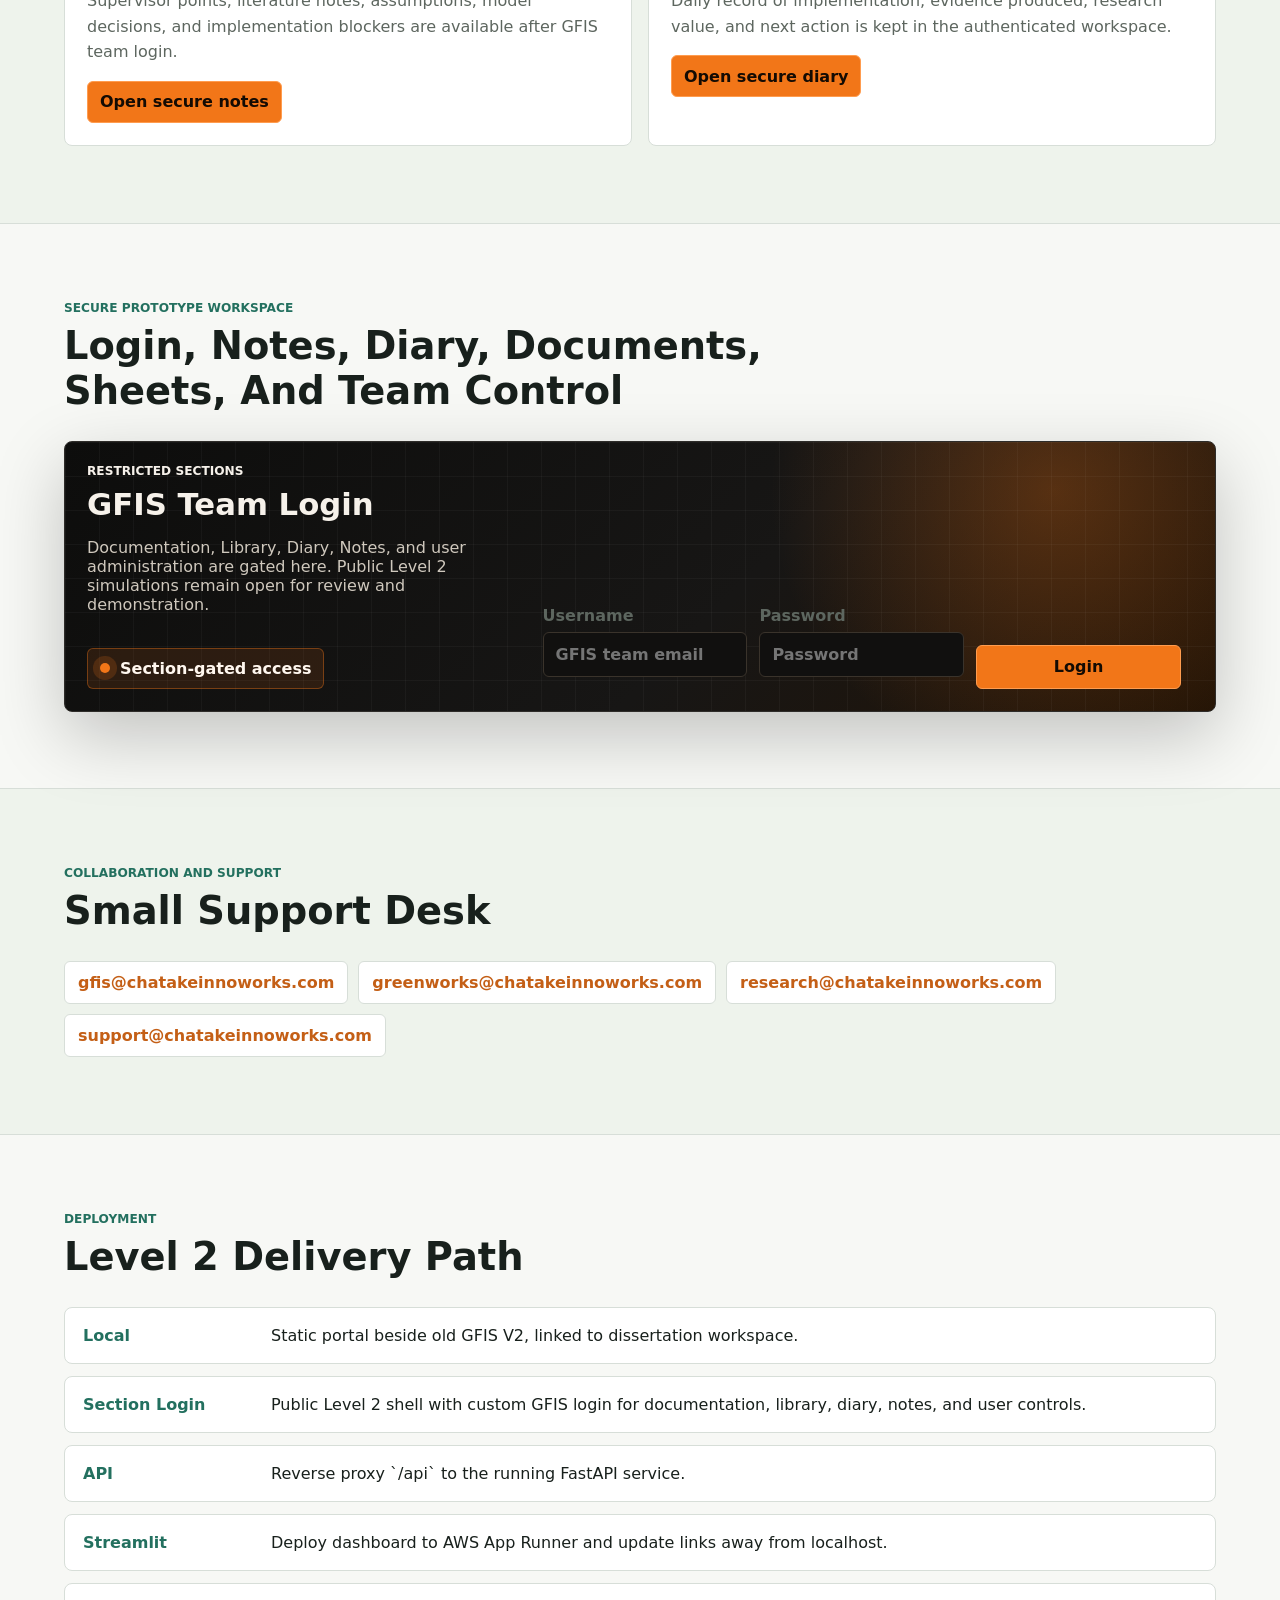
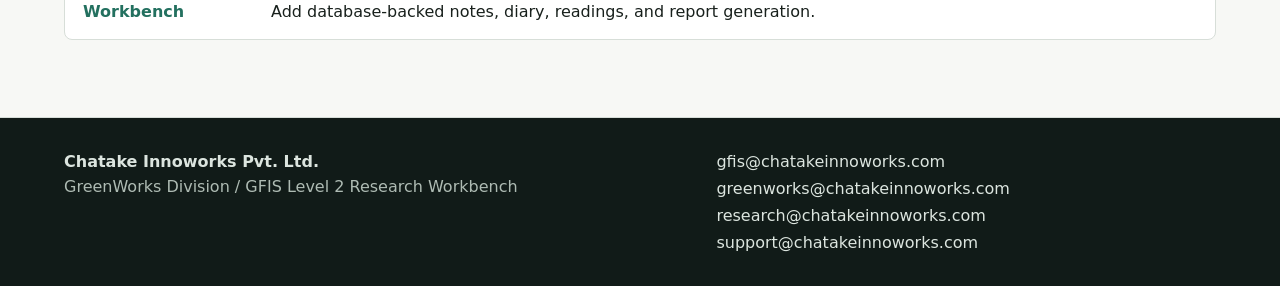
==== commit dc250931: "Update GFIS mid-semester portal pack" ====
--- a/level-2/index.html
+++ b/level-2/index.html
@@ -30,6 +30,7 @@
       <a href="../">GFIS Home</a>
       <a href="#engines">Engines</a>
       <a href="#live-apps">Live Apps</a>
+      <a href="#dashboard-stack">Dashboard Stack</a>
       <a href="#workspace" data-protected-link>Documentation</a>
       <a href="#readings">Readings</a>
       <a href="#workspace" data-protected-link>Workspace</a>
@@ -69,6 +70,18 @@
       </div>
     </section>
 
+    <section class="band evaluator-note-band">
+      <div class="section-head">
+        <p class="eyebrow">Academic Guidance</p>
+        <h2>PIML Positioning Credit</h2>
+        <p>
+          GFIS uses PIML in its established meaning of Physics-Informed Machine Learning. The project acknowledges
+          Prof. Mohana Murali G, BITS Pilani WILP evaluator, for suggesting and strengthening the PIML framing for
+          GFIS during the abstract evaluation.
+        </p>
+      </div>
+    </section>
+
     <section id="live-apps" class="band subtle">
       <div class="section-head">
         <p class="eyebrow">Live GFIS Workbench</p>
@@ -91,7 +104,7 @@
           <span class="status-dot muted"></span>
           <h3>Streamlit Research Dashboard</h3>
           <p>Rapid dissertation dashboard for dataset viewing, model checks, metrics, and supervisor demos. The production target is deployed on AWS App Runner instead of localhost.</p>
-          <a class="streamlit-link" href="https://gfis-streamlit.chatakeinnoworks.com/" target="_blank" rel="noopener">Open AWS Streamlit dashboard</a>
+          <a class="streamlit-link" href="https://ea4js82me5.us-east-1.awsapprunner.com/" target="_blank" rel="noopener">Open AWS Streamlit dashboard</a>
         </article>
         <article class="launch-panel">
           <span class="status-dot neutral"></span>
@@ -103,6 +116,66 @@
           <span class="status-dot neutral"></span>
           <h3>M.Tech Core Dashboard</h3>
           <p>Compact live monitoring dashboard from the original M.Tech work, retained as a reference implementation and dashboard lineage artifact.</p>
+          <a href="apps/mtech-dashboards/GFIS_Dashboard.html" target="_blank" rel="noopener">Open core dashboard</a>
+        </article>
+        <article class="launch-panel">
+          <span class="status-dot"></span>
+          <h3>Level 1 Government Proposal</h3>
+          <p>Government-scale planning surface for plant location scoring, countrywide deployment story, district hub planning, and GFIS IP/copyright evidence.</p>
+          <a href="apps/level1-government-proposal/" target="_blank" rel="noopener">Open Level 1 proposal workbench</a>
+        </article>
+      </div>
+    </section>
+
+    <section id="dashboard-stack" class="band dashboard-stack-band">
+      <div class="section-head">
+        <p class="eyebrow">Dashboard Integration</p>
+        <h2>Level 2 Is The Command Center, M.Tech Dashboards Are Integrated Modules</h2>
+        <p>
+          The dashboard layer is arranged like an engineering console: public demonstrations remain open,
+          research records stay gated, and older M.Tech surfaces are preserved as useful operating views
+          rather than disconnected pages.
+        </p>
+      </div>
+      <div class="module-rack" aria-label="GFIS dashboard integration matrix">
+        <article class="module-row active">
+          <div>
+            <span class="module-status live">Live</span>
+            <h3>Level 2 Workbench</h3>
+          </div>
+          <p>Primary command layer for project scope, engines, secure documents, diary, readings, and deployment evidence.</p>
+          <a href="./">Stay in workbench</a>
+        </article>
+        <article class="module-row active">
+          <div>
+            <span class="module-status live">Live</span>
+            <h3>Model Control Room</h3>
+          </div>
+          <p>Prediction, simulation, optimization, soft sensor, explainability, and evaluation interface connected to the GFIS API.</p>
+          <a href="apps/model-control-room/" target="_blank" rel="noopener">Open control room</a>
+        </article>
+        <article class="module-row active">
+          <div>
+            <span class="module-status live">Live</span>
+            <h3>Industrial Simulation</h3>
+          </div>
+          <p>Premium SCADA-style plant run with telemetry, threshold warnings, system logs, and process behavior visualisation.</p>
+          <a href="apps/model-control-room/industrial_simulation.html" target="_blank" rel="noopener">Open simulation</a>
+        </article>
+        <article class="module-row reference">
+          <div>
+            <span class="module-status reference">Reference</span>
+            <h3>M.Tech Industrial AI Dashboard</h3>
+          </div>
+          <p>Upgraded earlier dashboard for supervisor demos, architecture storytelling, anomaly controls, and industrial AI framing.</p>
+          <a href="apps/mtech-dashboards/GFIS_AI_Dashboard.html" target="_blank" rel="noopener">Open AI dashboard</a>
+        </article>
+        <article class="module-row reference">
+          <div>
+            <span class="module-status reference">Reference</span>
+            <h3>M.Tech Core Dashboard</h3>
+          </div>
+          <p>Compact monitoring surface retained as lineage evidence and as a quick view for reactor metrics and model behavior.</p>
           <a href="apps/mtech-dashboards/GFIS_Dashboard.html" target="_blank" rel="noopener">Open core dashboard</a>
         </article>
       </div>
@@ -221,7 +294,7 @@
           <div class="section-head compact">
             <div>
               <p class="eyebrow">Secure Documentation Vault</p>
-              <h2>Documents, Resources, Journal Paper, Project Outline And Uploads</h2>
+              <h2>Current Submission Documents, Evidence, Blueprint And Uploads</h2>
             </div>
           </div>
           <div class="quote-inline">
@@ -244,7 +317,7 @@
               <div class="doc-list uploaded-list" id="uploadedDocList"></div>
             </aside>
             <div class="document-frame">
-              <iframe id="docFrame" title="GFIS document preview" src="library/project-outline/GFIS_Consolidated_Abstract_Project_Layout_Final.pdf"></iframe>
+              <iframe id="docFrame" title="GFIS document preview" src="library/current-midsem-2026-07-09/abstract/GFIS_Accepted_Abstract_2024AB05226.pdf"></iframe>
             </div>
           </div>
           <div class="table-wrap vault-table">
--- a/level-2/assets/level2.css
+++ b/level-2/assets/level2.css
@@ -240,6 +240,27 @@
   background: #eef3ec;
 }
 
+.evaluator-note-band {
+  color: #f6f1ea;
+  background:
+    linear-gradient(135deg, rgba(242, 118, 24, 0.12), rgba(255, 255, 255, 0)),
+    #10100f;
+}
+
+.evaluator-note-band .eyebrow {
+  color: var(--orange);
+}
+
+.evaluator-note-band h2 {
+  color: #fffaf3;
+}
+
+.evaluator-note-band p:not(.eyebrow) {
+  max-width: 980px;
+  color: #cfc8bd;
+  line-height: 1.7;
+}
+
 .section-head {
   max-width: 860px;
   margin-bottom: 28px;
@@ -316,6 +337,94 @@
 .status-dot.neutral {
   background: #2b2b29;
   box-shadow: 0 0 0 5px rgba(43, 43, 41, 0.12);
+}
+
+.dashboard-stack-band {
+  color: #f6f1ea;
+  background:
+    linear-gradient(180deg, rgba(255, 255, 255, 0.035), rgba(255, 255, 255, 0)),
+    #10100f;
+}
+
+.dashboard-stack-band .eyebrow {
+  color: #f27618;
+}
+
+.dashboard-stack-band .section-head p:not(.eyebrow) {
+  max-width: 820px;
+  color: #b9b1a7;
+  line-height: 1.65;
+}
+
+.module-rack {
+  display: grid;
+  gap: 10px;
+  border-top: 1px solid rgba(255, 255, 255, 0.12);
+}
+
+.module-row {
+  display: grid;
+  grid-template-columns: minmax(210px, 0.8fr) minmax(0, 1.4fr) auto;
+  gap: 22px;
+  align-items: center;
+  min-height: 104px;
+  padding: 18px 0;
+  border-bottom: 1px solid rgba(255, 255, 255, 0.12);
+}
+
+.module-row h3 {
+  margin: 8px 0 0;
+  color: #fffaf3;
+  font-size: 1.12rem;
+}
+
+.module-row p {
+  margin: 0;
+  color: #b9b1a7;
+  line-height: 1.55;
+}
+
+.module-row a {
+  display: inline-flex;
+  align-items: center;
+  justify-content: center;
+  min-height: 40px;
+  padding: 9px 12px;
+  color: #fff7ef;
+  border: 1px solid rgba(242, 118, 24, 0.42);
+  border-radius: 5px;
+  background: rgba(242, 118, 24, 0.08);
+  font-weight: 800;
+  white-space: nowrap;
+}
+
+.module-row a:hover {
+  background: rgba(242, 118, 24, 0.16);
+}
+
+.module-status {
+  display: inline-flex;
+  align-items: center;
+  gap: 8px;
+  color: #d8d1c8;
+  font-size: 0.72rem;
+  font-weight: 900;
+  letter-spacing: 0;
+  text-transform: uppercase;
+}
+
+.module-status::before {
+  content: "";
+  width: 9px;
+  height: 9px;
+  border-radius: 999px;
+  background: #f27618;
+  box-shadow: 0 0 0 5px rgba(242, 118, 24, 0.12);
+}
+
+.module-status.reference::before {
+  background: #8d8478;
+  box-shadow: 0 0 0 5px rgba(141, 132, 120, 0.14);
 }
 
 code {
@@ -865,6 +974,7 @@
   .reading-layout,
   .split,
   .live-grid,
+  .module-row,
   .document-viewer,
   .document-layout,
   .upload-panel,
@@ -882,6 +992,10 @@
     display: grid;
   }
 
+  .module-row {
+    align-items: start;
+  }
+
   .hero {
     min-height: auto;
   }
